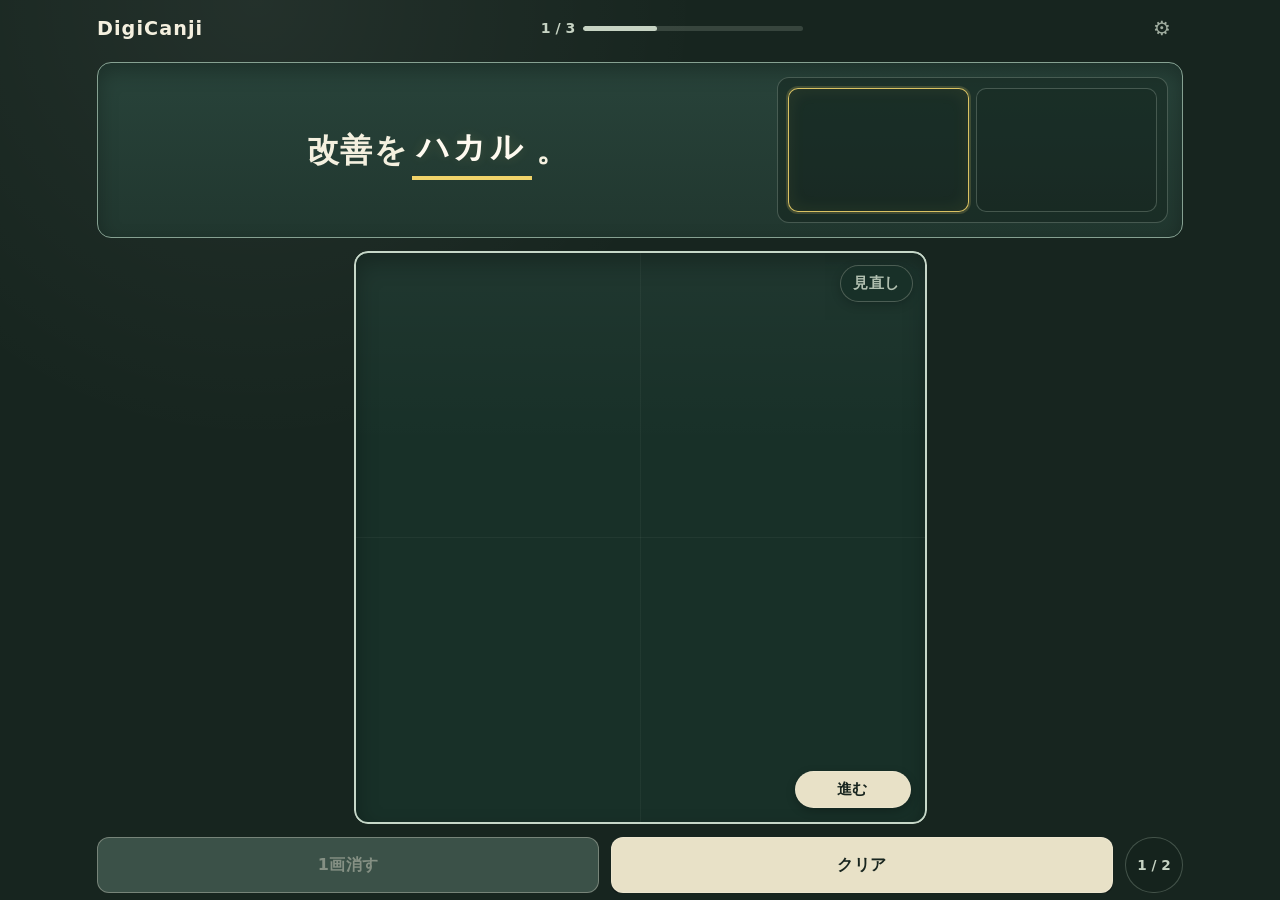
==== source/index.html @ a0510f53 "Add files via upload" ====
<!doctype html>
<html lang="ja">
  <head>
    <meta charset="utf-8" />
    <meta
      name="viewport"
      content="width=device-width, initial-scale=1, maximum-scale=1, user-scalable=no, viewport-fit=cover"
    />
    <meta name="theme-color" content="#17251f" />
    <title>DigiCanji</title>
    <link rel="stylesheet" href="./styles.css" />
    <script id="digicanji-quiz-data" type="application/json">
{
  "quizId": "digicanji-demo-v1",
  "title": "DigiCanji",
  "questions": [
    {"front":"改善を","prompt":"ハカル","back":"。","answer":"図る。","explanation":"しようと考えること"},
    {"front":"","prompt":"アツイ","back":"本を読む。","answer":"厚い","explanation":"物を横から見たときの幅がある"},
    {"front":"選手の","prompt":"コウタイ","back":"を知らせる。","answer":"交代","explanation":"人の役割などを入れ替えること"}
  ]
}
    </script>
    <script src="./stroke-counts.js" defer></script>
    <script src="./app.js" defer></script>
  </head>
  <body>
    <main id="app" class="app" data-layout="horizontal" data-handedness="right" aria-labelledby="app-title">
      <header class="app-header">
        <h1 id="app-title" class="app-title">DigiCanji</h1>
        <div class="progress-wrap" aria-live="polite">
          <span id="progress-text" class="progress-text">1 / 1</span>
          <span class="progress-track" aria-hidden="true"><span id="progress-bar" class="progress-bar"></span></span>
        </div>
        <button id="settings-button" class="icon-button settings-button" type="button" aria-label="設定を開く" title="設定">⚙</button>
      </header>

      <div id="screen-shell" class="screen-shell">
        <section id="learning-screen" class="learning-screen">
        <section class="question-answer-panel" aria-label="問題文と認識結果">
          <p id="question-text" class="question-text" aria-live="polite"></p>
          <output id="recognized-text" class="result-box" aria-live="polite"></output>
        </section>

        <section class="pad-stage" aria-label="手書き入力">
          <canvas id="handwriting-pad" aria-label="手書き入力パッド"></canvas>

          <div class="review-control">
            <button id="review-button" class="pad-overlay-button review-button" type="button" aria-expanded="false" aria-controls="review-menu">
              見直し
            </button>
            <div id="review-menu" class="review-menu" hidden></div>
          </div>

          <button id="advance-button" class="pad-overlay-button advance-button" type="button">進む</button>
        </section>

        <nav class="actions" aria-label="操作盤">
          <button id="undo-button" class="action-button secondary-button" type="button" aria-keyshortcuts="Z" disabled>1画消す</button>
          <button id="clear-button" class="action-button primary-button" type="button">クリア</button>
          <div id="slot-position" class="slot-position" aria-live="polite" aria-label="現在の文字枠">1 / 1</div>
        </nav>
      </section>

      <section id="result-screen" class="result-screen" hidden aria-labelledby="result-title">
        <header class="result-header">
          <p class="result-kicker">今回の結果</p>
          <h2 id="result-title" class="result-title">答え合わせ</h2>
        </header>
        <ol id="result-list" class="result-list"></ol>
        <div id="score-summary" class="score-summary" aria-live="polite"></div>
        <button id="retry-button" class="retry-button" type="button" hidden>もっと</button>
      </section>
      </div>
    </main>

    <div id="settings-overlay" class="overlay" hidden>
      <section class="settings-dialog dialog-card" role="dialog" aria-modal="true" aria-labelledby="settings-title">
        <header class="dialog-header">
          <h2 id="settings-title">設定</h2>
          <button id="settings-close-button" class="dialog-close" type="button" aria-label="設定を閉じる">×</button>
        </header>

        <div class="settings-group">
          <label class="settings-label" for="layout-select">画面レイアウト</label>
          <select id="layout-select" class="settings-select">
            <option value="horizontal">横書き</option>
            <option value="vertical-wide">縦書き・ワイド</option>
            <option value="vertical-portable">縦書き・ポータブル</option>
          </select>
          <p class="settings-note">ポータブルはスマートフォンを横に持って使えるよう、画面全体を90度回転して表示します。</p>
        </div>

        <div class="settings-group">
          <span class="settings-label">利き手</span>
          <div class="segmented-control" role="radiogroup" aria-label="利き手">
            <label><input type="radio" name="handedness" value="right" checked />右利き</label>
            <label><input type="radio" name="handedness" value="left" />左利き</label>
          </div>
        </div>

        <div class="settings-group danger-zone">
          <button id="clear-stats-button" class="text-button" type="button">学習記録を消去</button>
        </div>
      </section>
    </div>

    <div id="explanation-overlay" class="overlay" hidden>
      <section class="explanation-dialog dialog-card" role="dialog" aria-modal="true" aria-labelledby="explanation-title">
        <p class="explanation-kicker">解説</p>
        <h2 id="explanation-title" class="explanation-answer"></h2>
        <p id="explanation-text" class="explanation-text"></p>
        <p class="explanation-close-hint">クリックして閉じる</p>
      </section>
    </div>

    <noscript>このアプリの利用にはJavaScriptが必要です。</noscript>
  </body>
</html>
---- source/styles.css ----
:root {
  color-scheme: dark;
  --bg: #17251f;
  --panel: #21372f;
  --panel-strong: #183028;
  --panel-soft: #29483c;
  --ink: #f4f0df;
  --muted: #c6d3c3;
  --line: #86a192;
  --line-soft: rgba(198, 215, 200, 0.26);
  --line-strong: #c6d7c8;
  --focus: #f0d36a;
  --accent: #f0d36a;
  --button: #e8e1c7;
  --button-ink: #18251f;
  --button-secondary: #2b463b;
  --button-secondary-ink: #f4f0df;
  --button-disabled: #3b5148;
  --correct: #b8e4be;
  --incorrect: #efb1aa;
  --shadow: rgba(0, 0, 0, 0.28);
  --radius: clamp(9px, 1.6vw, 14px);
}

* {
  box-sizing: border-box;
  -webkit-tap-highlight-color: transparent;
}

html,
body {
  width: 100%;
  height: 100%;
  min-height: 100%;
  overflow: hidden;
  overscroll-behavior: none;
}

html {
  touch-action: manipulation;
  -webkit-text-size-adjust: 100%;
}

body {
  margin: 0;
  min-width: 0;
  background:
    radial-gradient(circle at 20% 0%, rgba(255, 255, 255, 0.055), transparent 28rem),
    var(--bg);
  color: var(--ink);
  font-family:
    "BIZ UDPGothic",
    "Yu Gothic UI",
    "Meiryo",
    system-ui,
    -apple-system,
    BlinkMacSystemFont,
    "Segoe UI",
    sans-serif;
  user-select: none;
  -webkit-user-select: none;
  -webkit-touch-callout: none;
}

button,
canvas,
output,
select,
textarea,
input {
  font: inherit;
}

button,
select,
input[type="file"] {
  touch-action: manipulation;
}

button {
  color: inherit;
}

[hidden] {
  display: none !important;
}

.app {
  width: min(100vw, 1100px);
  height: 100vh;
  height: 100dvh;
  max-height: 100dvh;
  min-width: 0;
  margin: 0 auto;
  padding:
    max(7px, env(safe-area-inset-top))
    max(7px, env(safe-area-inset-right))
    max(7px, env(safe-area-inset-bottom))
    max(7px, env(safe-area-inset-left));
  display: grid;
  grid-template-rows: auto minmax(0, 1fr);
  gap: clamp(7px, 1.3vw, 13px);
  overflow: hidden;
}

.app-header {
  min-width: 0;
  display: grid;
  grid-template-columns: auto minmax(100px, 1fr) auto;
  align-items: center;
  gap: clamp(8px, 1.5vw, 16px);
}

.app-title {
  margin: 0;
  color: var(--ink);
  font-size: clamp(0.95rem, 2vw, 1.2rem);
  font-weight: 850;
  letter-spacing: 0.055em;
}

.progress-wrap {
  min-width: 0;
  display: grid;
  grid-template-columns: auto minmax(60px, 220px);
  justify-content: center;
  align-items: center;
  gap: 8px;
}

.progress-text {
  color: var(--muted);
  font-size: clamp(0.72rem, 1.8vw, 0.88rem);
  font-weight: 800;
  white-space: nowrap;
}

.progress-track {
  height: 5px;
  overflow: hidden;
  border-radius: 999px;
  background: rgba(198, 215, 200, 0.18);
}

.progress-bar {
  width: 0;
  height: 100%;
  display: block;
  border-radius: inherit;
  background: var(--muted);
  transition: width 180ms ease;
}

.icon-button {
  width: clamp(34px, 5vw, 42px);
  height: clamp(34px, 5vw, 42px);
  padding: 0;
  display: grid;
  place-items: center;
  border: 1px solid transparent;
  border-radius: 50%;
  background: transparent;
  color: var(--muted);
  font-size: clamp(1rem, 2.8vw, 1.25rem);
  cursor: pointer;
  opacity: 0.78;
  transition: background 130ms ease, border-color 130ms ease, opacity 130ms ease, transform 130ms ease;
}

.icon-button:hover,
.icon-button:focus-visible {
  border-color: var(--line-soft);
  background: rgba(198, 215, 200, 0.08);
  opacity: 1;
  transform: rotate(12deg);
}

.screen-shell {
  position: relative;
  min-width: 0;
  min-height: 0;
  overflow: hidden;
}

.learning-screen {
  width: 100%;
  height: 100%;
  min-width: 0;
  min-height: 0;
  display: grid;
  grid-template-rows: auto minmax(0, 1fr) auto;
  gap: clamp(7px, 1.3vw, 13px);
}

.question-answer-panel,
.pad-stage,
.actions {
  min-width: 0;
  min-height: 0;
}

.question-answer-panel {
  height: clamp(102px, 20dvh, 176px);
  padding: clamp(8px, 1.6vw, 14px);
  display: grid;
  grid-template-columns: minmax(0, 1.25fr) minmax(150px, 0.75fr);
  align-items: stretch;
  gap: clamp(7px, 1.3vw, 12px);
  overflow: hidden;
  border: 1.5px solid var(--line);
  border-radius: var(--radius);
  background: linear-gradient(180deg, #28433a, var(--panel));
  box-shadow: 0 8px 20px var(--shadow) inset;
}

.question-text {
  min-width: 0;
  min-height: 0;
  margin: 0;
  padding: 0 clamp(3px, 0.8vw, 8px);
  display: flex;
  align-items: center;
  justify-content: center;
  flex-wrap: wrap;
  align-content: center;
  overflow: hidden;
  color: var(--ink);
  font-size: clamp(1.12rem, 4.1vmin, 2rem);
  font-weight: 700;
  line-height: 1.65;
  letter-spacing: 0.035em;
  text-align: center;
}

.question-part {
  white-space: pre-wrap;
}

.question-prompt {
  position: relative;
  margin: 0 0.12em;
  padding: 0.03em 0.16em 0.08em;
  border-bottom: 0.13em solid var(--accent);
  color: #fffaf0;
  font-family: "BIZ UDPMincho", "Yu Mincho", "Hiragino Mincho ProN", serif;
  font-weight: 900;
  letter-spacing: 0.12em;
  text-shadow: 0 0 12px rgba(240, 211, 106, 0.14);
}

.result-box {
  position: relative;
  min-width: 0;
  min-height: 0;
  padding: clamp(6px, 1.1vw, 10px);
  display: grid;
  place-items: center;
  overflow: hidden;
  border: 1px solid var(--line-soft);
  border-radius: calc(var(--radius) - 2px);
  background: rgba(18, 34, 28, 0.45);
}

.slot-grid {
  --slot-count: 1;
  width: 100%;
  height: 100%;
  display: grid;
  grid-template-columns: repeat(var(--slot-count), minmax(0, 1fr));
  gap: clamp(3px, 0.7vw, 7px);
}

.character-slot {
  position: relative;
  min-width: 0;
  min-height: 0;
  display: grid;
  place-items: center;
  overflow: hidden;
  border: 1px solid var(--line-soft);
  border-radius: clamp(6px, 1vw, 10px);
  background: rgba(18, 34, 28, 0.22);
  color: var(--ink);
  font-size: clamp(1.45rem, 8vmin, 4.4rem);
  font-weight: 850;
  line-height: 1;
}

.character-slot.is-active {
  border-color: rgba(240, 211, 106, 0.9);
  box-shadow:
    0 0 0 2px rgba(240, 211, 106, 0.17),
    0 0 18px rgba(240, 211, 106, 0.08) inset;
}

.slot-message {
  padding: 0 0.2em;
  color: var(--muted);
  font-size: clamp(0.58rem, 1.8vmin, 0.82rem);
  font-weight: 800;
  line-height: 1.2;
  text-align: center;
}

.character-slot[data-busy="true"]::after {
  content: "認識中";
  position: absolute;
  top: clamp(3px, 0.7vw, 7px);
  right: clamp(4px, 0.8vw, 8px);
  z-index: 2;
  padding: 3px 6px;
  border: 1px solid rgba(244, 240, 223, 0.22);
  border-radius: 999px;
  background: rgba(18, 34, 28, 0.8);
  color: var(--muted);
  font-size: clamp(0.5rem, 1.4vmin, 0.68rem);
  font-weight: 750;
  line-height: 1;
}

.pad-stage {
  position: relative;
  display: grid;
  place-items: stretch;
  overflow: hidden;
  border-radius: var(--radius);
}

#handwriting-pad {
  width: 100%;
  height: 100%;
  min-height: 0;
  display: block;
  border: 2px solid var(--line-strong);
  border-radius: var(--radius);
  background:
    linear-gradient(180deg, rgba(255, 255, 255, 0.035), transparent 34%),
    linear-gradient(90deg, transparent 49.85%, rgba(198, 215, 200, 0.055) 50%, transparent 50.15%),
    linear-gradient(transparent 49.85%, rgba(198, 215, 200, 0.055) 50%, transparent 50.15%),
    var(--panel-strong);
  box-shadow:
    0 0 0 1px rgba(0, 0, 0, 0.18),
    0 10px 22px var(--shadow) inset;
  cursor: crosshair;
  touch-action: none;
  user-select: none;
  -webkit-user-select: none;
  -webkit-touch-callout: none;
}

.review-control {
  position: absolute;
  top: clamp(8px, 1.4vw, 14px);
  right: clamp(8px, 1.4vw, 14px);
  z-index: 5;
}

.pad-overlay-button {
  min-width: 64px;
  min-height: 36px;
  padding: 7px 12px;
  border: 1px solid rgba(244, 240, 223, 0.27);
  border-radius: 999px;
  box-shadow: 0 3px 10px rgba(0, 0, 0, 0.24);
  font-size: clamp(0.78rem, 1.8vw, 0.95rem);
  font-weight: 850;
  letter-spacing: 0.03em;
  cursor: pointer;
}

.review-button {
  background: rgba(25, 48, 40, 0.88);
  color: var(--muted);
  opacity: 0.88;
}

.review-button:hover,
.review-button:focus-visible {
  color: var(--ink);
  opacity: 1;
}

.advance-button {
  position: absolute;
  right: clamp(9px, 1.5vw, 16px);
  bottom: clamp(9px, 1.5vw, 16px);
  z-index: 4;
  min-width: clamp(78px, 13vw, 116px);
  background: var(--button);
  color: var(--button-ink);
}

.advance-button.is-final-answer {
  border: 2px solid rgba(255, 250, 224, 0.96);
  background: var(--accent);
  color: #15221c;
  font-size: clamp(0.9rem, 2vw, 1.08rem);
  font-weight: 950;
  box-shadow:
    0 0 0 3px rgba(240, 211, 106, 0.18),
    0 0 22px rgba(240, 211, 106, 0.28),
    0 3px 10px rgba(0, 0, 0, 0.28);
  animation: final-answer-in 360ms ease-out both;
}

@keyframes final-answer-in {
  from {
    transform: scale(0.93);
    filter: brightness(1.18);
  }
  to {
    transform: scale(1);
    filter: brightness(1);
  }
}

.review-menu {
  position: absolute;
  top: calc(100% + 7px);
  right: 0;
  width: min(210px, 58vw);
  max-height: min(52dvh, 310px);
  padding: 6px;
  display: grid;
  gap: 4px;
  overflow: auto;
  border: 1px solid var(--line);
  border-radius: 12px;
  background: rgba(24, 48, 40, 0.98);
  box-shadow: 0 12px 28px rgba(0, 0, 0, 0.34);
}

.review-item {
  width: 100%;
  min-height: 38px;
  padding: 7px 9px;
  display: grid;
  grid-template-columns: auto minmax(0, 1fr) auto;
  align-items: center;
  gap: 8px;
  border: 1px solid transparent;
  border-radius: 8px;
  background: transparent;
  color: var(--ink);
  text-align: left;
  cursor: pointer;
}

.review-item:hover,
.review-item:focus-visible,
.review-item.is-current {
  border-color: var(--line-soft);
  background: rgba(198, 215, 200, 0.08);
}

.review-number,
.review-status {
  color: var(--muted);
  font-size: 0.78rem;
  font-weight: 850;
}

.review-preview {
  overflow: hidden;
  font-size: 0.82rem;
  font-weight: 700;
  text-overflow: ellipsis;
  white-space: nowrap;
}

.actions {
  display: grid;
  grid-template-columns: minmax(0, 1fr) minmax(0, 1fr) auto;
  gap: clamp(6px, 1.2vw, 12px);
  align-items: stretch;
}

.action-button,
.settings-action,
.retry-button {
  min-height: clamp(42px, 7dvh, 56px);
  border: 1.5px solid rgba(244, 240, 223, 0.32);
  border-radius: 12px;
  font-size: clamp(0.88rem, 2vw, 1rem);
  font-weight: 850;
  letter-spacing: 0.025em;
  cursor: pointer;
  box-shadow: 0 2px 0 rgba(0, 0, 0, 0.28);
}

.primary-button {
  background: var(--button);
  color: var(--button-ink);
}

.secondary-button {
  background: var(--button-secondary);
  color: var(--button-secondary-ink);
}

.slot-nav-button {
  font-size: clamp(1.05rem, 3vw, 1.35rem);
}

.slot-position {
  min-width: 58px;
  padding: 0 10px;
  display: grid;
  place-items: center;
  border: 1px solid var(--line-soft);
  border-radius: 999px;
  background: rgba(18, 34, 28, 0.28);
  color: var(--muted);
  font-size: clamp(0.72rem, 1.7vw, 0.85rem);
  font-weight: 850;
  white-space: nowrap;
}

button:active:not(:disabled) {
  transform: translateY(1px);
  box-shadow: 0 1px 0 rgba(0, 0, 0, 0.28);
}

button:disabled {
  background: var(--button-disabled);
  color: rgba(244, 240, 223, 0.4);
  cursor: not-allowed;
  box-shadow: none;
}

button:focus-visible,
select:focus-visible,
textarea:focus-visible,
input:focus-visible,
#handwriting-pad:focus-visible,
.result-row:focus-visible {
  outline: 3px solid var(--focus);
  outline-offset: 3px;
}


.app[data-layout="horizontal"][data-handedness="left"] .review-control {
  right: auto;
  left: clamp(8px, 1.4vw, 14px);
}

.app[data-layout="horizontal"][data-handedness="left"] .review-menu {
  right: auto;
  left: 0;
}

.app[data-layout="horizontal"][data-handedness="left"] .advance-button {
  right: auto;
  left: clamp(9px, 1.5vw, 16px);
}

/* 縦書きワイド／ポータブルの論理レイアウト */
.app[data-layout="vertical-wide"],
.app[data-layout="vertical-portable"] {
  width: 100vw;
}

.app[data-layout="vertical-wide"] .learning-screen,
.app[data-layout="vertical-portable"] .learning-screen {
  grid-template-rows: minmax(0, 1fr);
  grid-template-columns: minmax(210px, 0.92fr) minmax(280px, 1.42fr) minmax(108px, 0.5fr);
  grid-template-areas: "question pad actions";
}

.app[data-layout="vertical-wide"][data-handedness="left"] .learning-screen,
.app[data-layout="vertical-portable"][data-handedness="left"] .learning-screen {
  grid-template-columns: minmax(108px, 0.5fr) minmax(280px, 1.42fr) minmax(210px, 0.92fr);
  grid-template-areas: "actions pad question";
}

.app[data-layout="vertical-wide"] .question-answer-panel,
.app[data-layout="vertical-portable"] .question-answer-panel {
  grid-area: question;
  height: auto;
  grid-template-columns: minmax(82px, 0.42fr) minmax(0, 1fr);
  grid-template-rows: minmax(0, 1fr);
  grid-template-areas: "answer questionText";
}

.app[data-layout="vertical-wide"][data-handedness="left"] .question-answer-panel,
.app[data-layout="vertical-portable"][data-handedness="left"] .question-answer-panel {
  grid-template-columns: minmax(0, 1fr) minmax(82px, 0.42fr);
  grid-template-areas: "questionText answer";
}

.app[data-layout="vertical-wide"] .question-text,
.app[data-layout="vertical-portable"] .question-text {
  grid-area: questionText;
  display: block;
  writing-mode: vertical-rl;
  text-orientation: upright;
  white-space: nowrap;
  word-break: keep-all;
  line-break: strict;
  place-self: center;
  max-width: 100%;
  max-height: 100%;
  font-size: clamp(1rem, 3vmin, 1.66rem);
  line-height: 1.72;
}

.app[data-layout="vertical-wide"] .question-part,
.app[data-layout="vertical-portable"] .question-part {
  white-space: nowrap;
}

.app[data-layout="vertical-wide"] .question-prompt,
.app[data-layout="vertical-portable"] .question-prompt {
  margin: 0.12em 0;
  padding: 0.14em 0.07em;
  border-bottom: 0;
  border-right: 0.13em solid var(--accent);
}

.app[data-layout="vertical-wide"] .result-box,
.app[data-layout="vertical-portable"] .result-box {
  grid-area: answer;
  min-width: 76px;
  min-height: 0;
}

.app[data-layout="vertical-wide"] .slot-grid,
.app[data-layout="vertical-portable"] .slot-grid {
  grid-template-columns: minmax(0, 1fr);
  grid-template-rows: repeat(var(--slot-count), minmax(0, 1fr));
}

.app[data-layout="vertical-wide"] .character-slot,
.app[data-layout="vertical-portable"] .character-slot {
  font-size: clamp(1.4rem, 5.6vmin, 4rem);
}

.app[data-layout="vertical-wide"] .pad-stage,
.app[data-layout="vertical-portable"] .pad-stage {
  grid-area: pad;
}

.app[data-layout="vertical-wide"] .actions,
.app[data-layout="vertical-portable"] .actions {
  grid-area: actions;
  grid-template-columns: minmax(0, 1fr);
  grid-template-rows: repeat(2, minmax(0, 1fr)) auto;
  align-content: stretch;
}

.app[data-layout="vertical-wide"] .action-button,
.app[data-layout="vertical-portable"] .action-button,
.app[data-layout="vertical-wide"] .pad-overlay-button,
.app[data-layout="vertical-portable"] .pad-overlay-button {
  writing-mode: vertical-rl;
  text-orientation: upright;
  letter-spacing: 0.08em;
}

.app[data-layout="vertical-wide"] .slot-position,
.app[data-layout="vertical-portable"] .slot-position {
  min-width: 0;
  min-height: 52px;
  padding: 8px 4px;
  writing-mode: vertical-rl;
  text-orientation: mixed;
}

/* 右利き：進むは左下、見直しは右下。 */
.app[data-layout="vertical-wide"] .review-control,
.app[data-layout="vertical-portable"] .review-control {
  top: auto;
  right: clamp(9px, 1.5vw, 16px);
  bottom: clamp(9px, 1.5vw, 16px);
  left: auto;
}

.app[data-layout="vertical-wide"] .advance-button,
.app[data-layout="vertical-portable"] .advance-button {
  right: auto;
  left: clamp(9px, 1.5vw, 16px);
  bottom: clamp(9px, 1.5vw, 16px);
}

/* 左利きでは左右を反転。 */
.app[data-layout="vertical-wide"][data-handedness="left"] .review-control,
.app[data-layout="vertical-portable"][data-handedness="left"] .review-control {
  right: auto;
  left: clamp(9px, 1.5vw, 16px);
}

.app[data-layout="vertical-wide"][data-handedness="left"] .advance-button,
.app[data-layout="vertical-portable"][data-handedness="left"] .advance-button {
  right: clamp(9px, 1.5vw, 16px);
  left: auto;
}

.app[data-layout="vertical-wide"] .review-menu,
.app[data-layout="vertical-portable"] .review-menu {
  top: auto;
  right: 0;
  bottom: calc(100% + 7px);
  width: min(68vw, calc(var(--review-count, 10) * 58px + 14px));
  height: min(48dvh, 320px);
  max-height: none;
  display: flex;
  flex-direction: row-reverse;
  align-items: stretch;
  overflow-x: auto;
  overflow-y: hidden;
}

.app[data-layout="vertical-wide"][data-handedness="left"] .review-menu,
.app[data-layout="vertical-portable"][data-handedness="left"] .review-menu {
  right: auto;
  left: 0;
  flex-direction: row;
}

.app[data-layout="vertical-wide"] .review-item,
.app[data-layout="vertical-portable"] .review-item {
  flex: 0 0 clamp(44px, 5.4vw, 58px);
  width: auto;
  min-width: 44px;
  min-height: 0;
  height: 100%;
  padding: 8px 6px;
  grid-template-columns: minmax(0, 1fr);
  grid-template-rows: auto minmax(0, 1fr) auto;
  justify-items: center;
  writing-mode: vertical-rl;
  text-orientation: upright;
  text-align: start;
}

.app[data-layout="vertical-wide"] .review-preview,
.app[data-layout="vertical-portable"] .review-preview {
  max-height: 100%;
  text-overflow: ellipsis;
  white-space: nowrap;
}

/* ポータブルは論理上のワイド画面全体を回転する。 */
.app[data-layout="vertical-portable"][data-portable-rotated="true"] .learning-screen,
.app[data-layout="vertical-portable"][data-portable-rotated="true"] .result-screen {
  position: absolute;
  top: 50%;
  left: 50%;
  transform: translate(-50%, -50%) rotate(90deg);
  transform-origin: center center;
}

/* 結果 */
.result-screen {
  min-width: 0;
  min-height: 0;
  height: 100%;
  display: grid;
  grid-template-rows: auto minmax(0, 1fr) auto auto;
  gap: clamp(8px, 1.5vw, 15px);
  overflow: hidden;
}

.result-header {
  text-align: center;
}

.result-kicker,
.explanation-kicker {
  margin: 0 0 3px;
  color: var(--muted);
  font-size: clamp(0.7rem, 1.8vw, 0.86rem);
  font-weight: 850;
  letter-spacing: 0.08em;
}

.result-title {
  margin: 0;
  font-size: clamp(1.4rem, 4vw, 2.3rem);
}

.result-list {
  min-height: 0;
  margin: 0;
  padding: 2px clamp(2px, 1vw, 8px) 12px;
  display: grid;
  align-content: start;
  gap: 7px;
  overflow: auto;
  list-style: none;
  counter-reset: result-item;
}

.result-row {
  counter-increment: result-item;
  width: 100%;
  min-height: 50px;
  padding: clamp(9px, 1.4vw, 13px);
  display: grid;
  grid-template-columns: auto minmax(0, 1fr) auto;
  align-items: center;
  gap: clamp(8px, 1.5vw, 14px);
  border: 1px solid var(--line-soft);
  border-radius: 11px;
  background: linear-gradient(180deg, rgba(42, 70, 59, 0.8), rgba(31, 55, 46, 0.88));
  color: var(--ink);
  text-align: left;
  cursor: pointer;
  opacity: 0;
  transform: translateY(8px);
  transition: opacity 220ms ease, transform 220ms ease, border-color 130ms ease, background 130ms ease;
}

.result-row.is-visible {
  opacity: 1;
  transform: translateY(0);
}

.result-row:hover,
.result-row:focus-visible {
  border-color: var(--line);
  background: linear-gradient(180deg, rgba(49, 82, 68, 0.9), rgba(34, 62, 51, 0.96));
}

.result-row::before {
  content: counter(result-item) ".";
  color: var(--muted);
  font-size: 0.8rem;
  font-weight: 850;
}

.result-sentence {
  min-width: 0;
  font-size: clamp(0.92rem, 2.4vw, 1.18rem);
  font-weight: 750;
  line-height: 1.55;
}

.result-answer-part {
  min-width: 2.8em;
  margin: 0 0.1em;
  padding: 0.02em 0.16em 0.08em;
  border-bottom: 3px solid var(--accent);
  border-radius: 4px 4px 0 0;
  background: rgba(240, 211, 106, 0.12);
  color: #fffdf3;
  font-size: 1.1em;
  font-weight: 950;
  text-shadow: 0 0 12px rgba(240, 211, 106, 0.12);
}

.result-answer-part.is-unanswered {
  display: inline-block;
  background: transparent;
  color: transparent;
}

.result-judgement {
  width: clamp(30px, 5vw, 42px);
  height: clamp(30px, 5vw, 42px);
  display: grid;
  place-items: center;
  border-radius: 50%;
  font-family: "Yu Mincho", serif;
  font-size: clamp(1.3rem, 4vw, 2rem);
  font-weight: 900;
  opacity: 0;
  transform: scale(0.45) rotate(-12deg);
}

.result-row.is-judged .result-judgement {
  animation: judgement-in 360ms cubic-bezier(0.2, 1.3, 0.4, 1) forwards;
}

.result-row.is-correct .result-judgement {
  color: var(--correct);
  border: 2px solid currentColor;
}

.result-row.is-incorrect .result-judgement {
  color: var(--incorrect);
}

@keyframes judgement-in {
  to {
    opacity: 1;
    transform: scale(1) rotate(0);
  }
}

.score-summary {
  min-height: 54px;
  display: flex;
  align-items: baseline;
  justify-content: center;
  gap: 0.45em;
  color: var(--muted);
  font-size: clamp(0.85rem, 2vw, 1rem);
  font-weight: 800;
  opacity: 0;
  transform: translateY(8px);
}

.score-summary.is-visible {
  animation: score-in 430ms ease forwards;
}

.score-number {
  color: var(--ink);
  font-size: clamp(2rem, 8vw, 4.6rem);
  font-weight: 950;
  line-height: 1;
  text-shadow: 0 0 24px rgba(240, 211, 106, 0.16);
}

.score-number.is-perfect {
  animation: perfect-pulse 700ms ease 1;
}

@keyframes score-in {
  to {
    opacity: 1;
    transform: translateY(0);
  }
}

@keyframes perfect-pulse {
  50% { transform: scale(1.14); }
}

.retry-button {
  width: min(320px, 80vw);
  justify-self: center;
  background: var(--button);
  color: var(--button-ink);
}


/* 縦書きモードの答え合わせ：1問目を右端に置く。 */
.app[data-layout="vertical-wide"] .result-list,
.app[data-layout="vertical-portable"] .result-list {
  display: flex;
  flex-direction: row-reverse;
  align-items: stretch;
  gap: clamp(6px, 0.9vw, 10px);
  overflow-x: auto;
  overflow-y: hidden;
  padding: 4px 4px 10px;
}

.app[data-layout="vertical-wide"] .result-row,
.app[data-layout="vertical-portable"] .result-row {
  flex: 0 0 clamp(72px, 8.2vw, 104px);
  width: auto;
  height: 100%;
  min-height: 0;
  padding: clamp(7px, 1vw, 11px);
  grid-template-columns: minmax(0, 1fr);
  grid-template-rows: auto minmax(0, 1fr) auto;
  justify-items: center;
  align-items: center;
  gap: 7px;
  text-align: start;
}

.app[data-layout="vertical-wide"] .result-row::before,
.app[data-layout="vertical-portable"] .result-row::before {
  writing-mode: vertical-rl;
  text-orientation: upright;
}

.app[data-layout="vertical-wide"] .result-sentence,
.app[data-layout="vertical-portable"] .result-sentence {
  min-width: 0;
  min-height: 0;
  overflow: hidden;
  writing-mode: vertical-rl;
  text-orientation: upright;
  white-space: nowrap;
  word-break: keep-all;
  line-break: strict;
  font-size: clamp(0.86rem, 2.2vmin, 1.08rem);
  line-height: 1.5;
}

.app[data-layout="vertical-wide"] .result-answer-part,
.app[data-layout="vertical-portable"] .result-answer-part {
  min-width: 0;
  min-height: 2.8em;
  margin: 0.1em 0;
  padding: 0.16em 0.04em 0.16em 0.1em;
  border-right: 3px solid var(--accent);
  border-bottom: 0;
  border-radius: 0 4px 4px 0;
}

.app[data-layout="vertical-wide"] .result-answer-part.is-unanswered,
.app[data-layout="vertical-portable"] .result-answer-part.is-unanswered {
  display: inline-block;
}

.app[data-layout="vertical-wide"] .result-judgement,
.app[data-layout="vertical-portable"] .result-judgement {
  width: clamp(28px, 4vw, 40px);
  height: clamp(28px, 4vw, 40px);
}

/* オーバーレイ */
.overlay {
  position: fixed;
  inset: 0;
  z-index: 100;
  padding: max(14px, env(safe-area-inset-top)) max(14px, env(safe-area-inset-right)) max(14px, env(safe-area-inset-bottom)) max(14px, env(safe-area-inset-left));
  display: grid;
  place-items: center;
  overflow: auto;
  background: rgba(8, 17, 14, 0.74);
  backdrop-filter: blur(5px);
}

.dialog-card {
  width: min(640px, 96vw);
  max-height: min(88dvh, 760px);
  overflow: auto;
  border: 1px solid var(--line);
  border-radius: 16px;
  background: linear-gradient(180deg, #29473c, #1f372e);
  box-shadow: 0 20px 60px rgba(0, 0, 0, 0.44);
}

.settings-dialog {
  padding: clamp(15px, 3vw, 26px);
}

.dialog-header {
  display: flex;
  align-items: center;
  justify-content: space-between;
  gap: 12px;
}

.dialog-header h2 {
  margin: 0;
  font-size: clamp(1.25rem, 3vw, 1.7rem);
}

.dialog-close {
  width: 38px;
  height: 38px;
  padding: 0;
  display: grid;
  place-items: center;
  border: 1px solid var(--line-soft);
  border-radius: 50%;
  background: transparent;
  color: var(--muted);
  font-size: 1.35rem;
  cursor: pointer;
}

.settings-group {
  margin-top: 18px;
  padding-top: 16px;
  border-top: 1px solid var(--line-soft);
}

.settings-label {
  display: block;
  margin-bottom: 7px;
  color: var(--ink);
  font-size: 0.91rem;
  font-weight: 850;
}

.sub-label {
  margin-top: 12px;
  color: var(--muted);
  font-size: 0.8rem;
}

.settings-select {
  width: 100%;
  border: 1px solid var(--line);
  border-radius: 9px;
  background: rgba(15, 31, 25, 0.78);
  color: var(--ink);
}

.settings-select {
  min-height: 43px;
  padding: 8px 10px;
}


.settings-note {
  margin: 7px 0 0;
  color: var(--muted);
  font-size: 0.76rem;
  line-height: 1.5;
}

.segmented-control {
  display: grid;
  grid-template-columns: repeat(2, minmax(0, 1fr));
  gap: 7px;
}

.segmented-control label {
  min-height: 42px;
  display: flex;
  align-items: center;
  justify-content: center;
  gap: 7px;
  border: 1px solid var(--line-soft);
  border-radius: 9px;
  background: rgba(15, 31, 25, 0.48);
  cursor: pointer;
}


.danger-zone {
  text-align: right;
}

.text-button {
  border: 0;
  background: transparent;
  color: var(--incorrect);
  font-size: 0.8rem;
  text-decoration: underline;
  cursor: pointer;
}

.explanation-dialog {
  padding: clamp(22px, 5vw, 42px);
  cursor: pointer;
}

.explanation-answer {
  margin: 0 0 16px;
  padding-bottom: 10px;
  border-bottom: 2px solid var(--accent);
  font-size: clamp(1.35rem, 4vw, 2.2rem);
}

.explanation-text {
  margin: 0;
  font-size: clamp(1rem, 2.5vw, 1.25rem);
  line-height: 1.8;
  user-select: text;
  -webkit-user-select: text;
}

.explanation-close-hint {
  margin: 24px 0 0;
  color: var(--muted);
  font-size: 0.74rem;
  text-align: center;
}

.visually-hidden {
  position: absolute;
  width: 1px;
  height: 1px;
  padding: 0;
  margin: -1px;
  overflow: hidden;
  clip: rect(0, 0, 0, 0);
  white-space: nowrap;
  border: 0;
}

@media (max-width: 620px) {
  .app {
    gap: 6px;
  }

  .app-title {
    font-size: 0.9rem;
  }

  .progress-wrap {
    grid-template-columns: auto minmax(54px, 120px);
  }

  .question-answer-panel {
    height: clamp(94px, 19dvh, 132px);
    grid-template-columns: minmax(0, 1.15fr) minmax(118px, 0.85fr);
    padding: 6px;
    gap: 6px;
  }

  .question-text {
    font-size: clamp(0.96rem, 4.5vmin, 1.25rem);
    line-height: 1.52;
  }

  .character-slot {
    font-size: clamp(1.25rem, 8vmin, 3rem);
  }

  .actions {
    grid-template-columns: minmax(0, 1fr) minmax(0, 1fr) auto;
    gap: 5px;
  }

  .action-button {
    min-height: 42px;
  }
}

@media (max-height: 520px) and (orientation: landscape) {
  .app {
    gap: 5px;
    padding: 5px max(5px, env(safe-area-inset-right)) 5px max(5px, env(safe-area-inset-left));
  }

  .app-header {
    min-height: 30px;
  }

  .learning-screen {
    gap: 5px;
  }

  .question-answer-panel {
    height: 76px;
    padding: 5px;
  }

  .question-text {
    font-size: clamp(0.82rem, 3.6vmin, 1.05rem);
  }

  .action-button {
    min-height: 36px;
  }

  .pad-overlay-button {
    min-height: 31px;
    padding: 5px 9px;
  }

  .app[data-layout="vertical-wide"] .learning-screen {
    grid-template-columns: minmax(150px, 0.85fr) minmax(230px, 1.45fr) minmax(96px, 0.5fr);
  }

  .app[data-layout="vertical-wide"][data-handedness="left"] .learning-screen {
    grid-template-columns: minmax(96px, 0.5fr) minmax(230px, 1.45fr) minmax(150px, 0.85fr);
  }

  .app[data-layout="vertical-portable"] .learning-screen {
    grid-template-columns: minmax(150px, 0.85fr) minmax(210px, 1.45fr) minmax(88px, 0.48fr);
  }

  .app[data-layout="vertical-portable"][data-handedness="left"] .learning-screen {
    grid-template-columns: minmax(88px, 0.48fr) minmax(210px, 1.45fr) minmax(150px, 0.85fr);
  }
}

@media (prefers-reduced-motion: reduce) {
  *,
  *::before,
  *::after {
    scroll-behavior: auto !important;
    animation-duration: 1ms !important;
    animation-iteration-count: 1 !important;
    transition-duration: 1ms !important;
  }
}
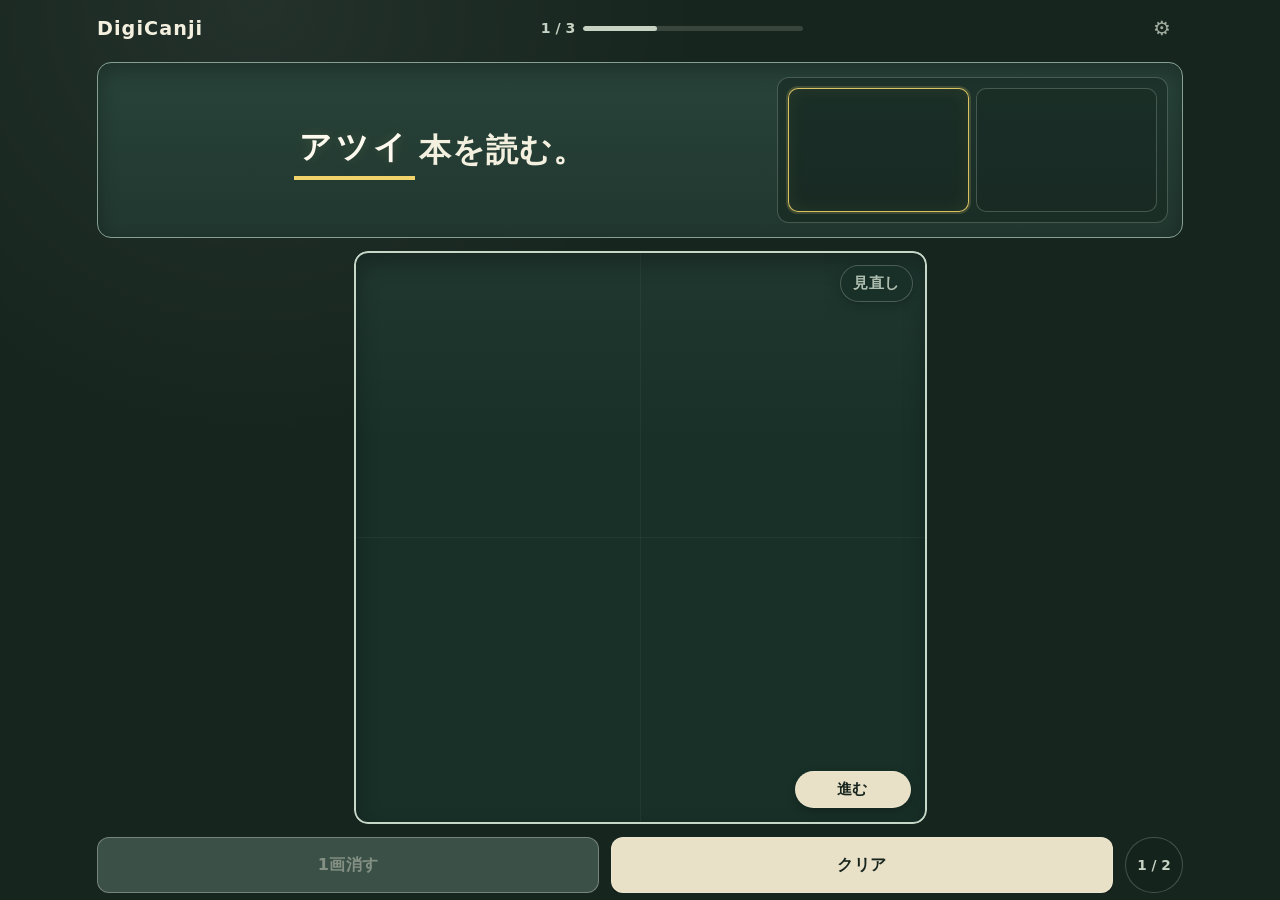
==== commit 116ca256: "Add files via upload" ====
--- a/source/index.html
+++ b/source/index.html
@@ -14,7 +14,7 @@
   "quizId": "digicanji-demo-v1",
   "title": "DigiCanji",
   "questions": [
-    {"front":"改善を","prompt":"ハカル","back":"。","answer":"図る。","explanation":"しようと考えること"},
+    {"front":"改善を","prompt":"ハカル","back":"。","answer":"図る","explanation":"しようと考えること"},
     {"front":"","prompt":"アツイ","back":"本を読む。","answer":"厚い","explanation":"物を横から見たときの幅がある"},
     {"front":"選手の","prompt":"コウタイ","back":"を知らせる。","answer":"交代","explanation":"人の役割などを入れ替えること"}
   ]
--- a/source/styles.css
+++ b/source/styles.css
@@ -286,6 +286,25 @@
   line-height: 1;
 }
 
+.result-box[data-mode="free"] .slot-grid {
+  grid-template-columns: minmax(0, 1fr);
+}
+
+.character-slot.is-free-slot {
+  padding: 0.2em 0.45em;
+  font-size: clamp(1.1rem, 5.5vmin, 3rem);
+  letter-spacing: 0.08em;
+  overflow-wrap: anywhere;
+}
+
+.free-slot-label {
+  color: var(--muted);
+  font-size: clamp(0.68rem, 1.8vmin, 0.88rem);
+  font-weight: 800;
+  letter-spacing: 0.12em;
+  opacity: 0.72;
+}
+
 .character-slot.is-active {
   border-color: rgba(240, 211, 106, 0.9);
   box-shadow:
@@ -719,25 +738,60 @@
 
 .app[data-layout="vertical-wide"] .review-item,
 .app[data-layout="vertical-portable"] .review-item {
-  flex: 0 0 clamp(44px, 5.4vw, 58px);
+  flex: 0 0 clamp(62px, 7vw, 88px);
   width: auto;
-  min-width: 44px;
+  min-width: 62px;
   min-height: 0;
   height: 100%;
-  padding: 8px 6px;
+  padding: 9px 7px;
+  display: grid;
   grid-template-columns: minmax(0, 1fr);
   grid-template-rows: auto minmax(0, 1fr) auto;
   justify-items: center;
+  align-items: center;
+  writing-mode: horizontal-tb;
+  text-orientation: mixed;
+  text-align: center;
+}
+
+.app[data-layout="vertical-wide"] .review-number,
+.app[data-layout="vertical-portable"] .review-number,
+.app[data-layout="vertical-wide"] .review-status,
+.app[data-layout="vertical-portable"] .review-status {
+  writing-mode: horizontal-tb;
+  text-orientation: mixed;
+  white-space: nowrap;
+}
+
+.app[data-layout="vertical-wide"] .review-number,
+.app[data-layout="vertical-portable"] .review-number {
+  margin-bottom: 8px;
+  padding-bottom: 5px;
+  border-bottom: 1px solid var(--line-soft);
+}
+
+.app[data-layout="vertical-wide"] .review-status,
+.app[data-layout="vertical-portable"] .review-status {
+  margin-top: 8px;
+  padding-top: 5px;
+  border-top: 1px solid var(--line-soft);
+  font-size: 0.7rem;
+}
+
+.app[data-layout="vertical-wide"] .review-preview,
+.app[data-layout="vertical-portable"] .review-preview {
+  min-width: 0;
+  min-height: 0;
+  max-width: 100%;
+  max-height: 100%;
+  overflow: hidden;
   writing-mode: vertical-rl;
   text-orientation: upright;
-  text-align: start;
-}
-
-.app[data-layout="vertical-wide"] .review-preview,
-.app[data-layout="vertical-portable"] .review-preview {
-  max-height: 100%;
-  text-overflow: ellipsis;
-  white-space: nowrap;
+  white-space: normal;
+  word-break: keep-all;
+  line-break: strict;
+  text-overflow: clip;
+  line-height: 1.45;
 }
 
 /* ポータブルは論理上のワイド画面全体を回転する。 */
@@ -748,6 +802,14 @@
   left: 50%;
   transform: translate(-50%, -50%) rotate(90deg);
   transform-origin: center center;
+}
+
+
+.app[data-layout="vertical-wide"] .character-slot.is-free-slot,
+.app[data-layout="vertical-portable"] .character-slot.is-free-slot {
+  writing-mode: vertical-rl;
+  text-orientation: upright;
+  letter-spacing: 0.12em;
 }
 
 /* 結果 */
@@ -823,7 +885,7 @@
 }
 
 .result-row::before {
-  content: counter(result-item) ".";
+  content: counter(result-item);
   color: var(--muted);
   font-size: 0.8rem;
   font-weight: 850;
@@ -950,33 +1012,39 @@
 
 .app[data-layout="vertical-wide"] .result-row,
 .app[data-layout="vertical-portable"] .result-row {
-  flex: 0 0 clamp(72px, 8.2vw, 104px);
+  flex: 0 0 clamp(78px, 8.8vw, 112px);
   width: auto;
   height: 100%;
   min-height: 0;
-  padding: clamp(7px, 1vw, 11px);
+  padding: clamp(8px, 1vw, 12px);
   grid-template-columns: minmax(0, 1fr);
   grid-template-rows: auto minmax(0, 1fr) auto;
   justify-items: center;
   align-items: center;
-  gap: 7px;
-  text-align: start;
+  gap: 9px;
+  text-align: center;
 }
 
 .app[data-layout="vertical-wide"] .result-row::before,
 .app[data-layout="vertical-portable"] .result-row::before {
-  writing-mode: vertical-rl;
-  text-orientation: upright;
+  min-width: 1.8em;
+  padding-bottom: 5px;
+  border-bottom: 1px solid var(--line-soft);
+  writing-mode: horizontal-tb;
+  text-orientation: mixed;
+  text-align: center;
 }
 
 .app[data-layout="vertical-wide"] .result-sentence,
 .app[data-layout="vertical-portable"] .result-sentence {
   min-width: 0;
   min-height: 0;
+  max-width: 100%;
+  max-height: 100%;
   overflow: hidden;
   writing-mode: vertical-rl;
   text-orientation: upright;
-  white-space: nowrap;
+  white-space: normal;
   word-break: keep-all;
   line-break: strict;
   font-size: clamp(0.86rem, 2.2vmin, 1.08rem);
@@ -1003,6 +1071,7 @@
 .app[data-layout="vertical-portable"] .result-judgement {
   width: clamp(28px, 4vw, 40px);
   height: clamp(28px, 4vw, 40px);
+  margin-top: 2px;
 }
 
 /* オーバーレイ */
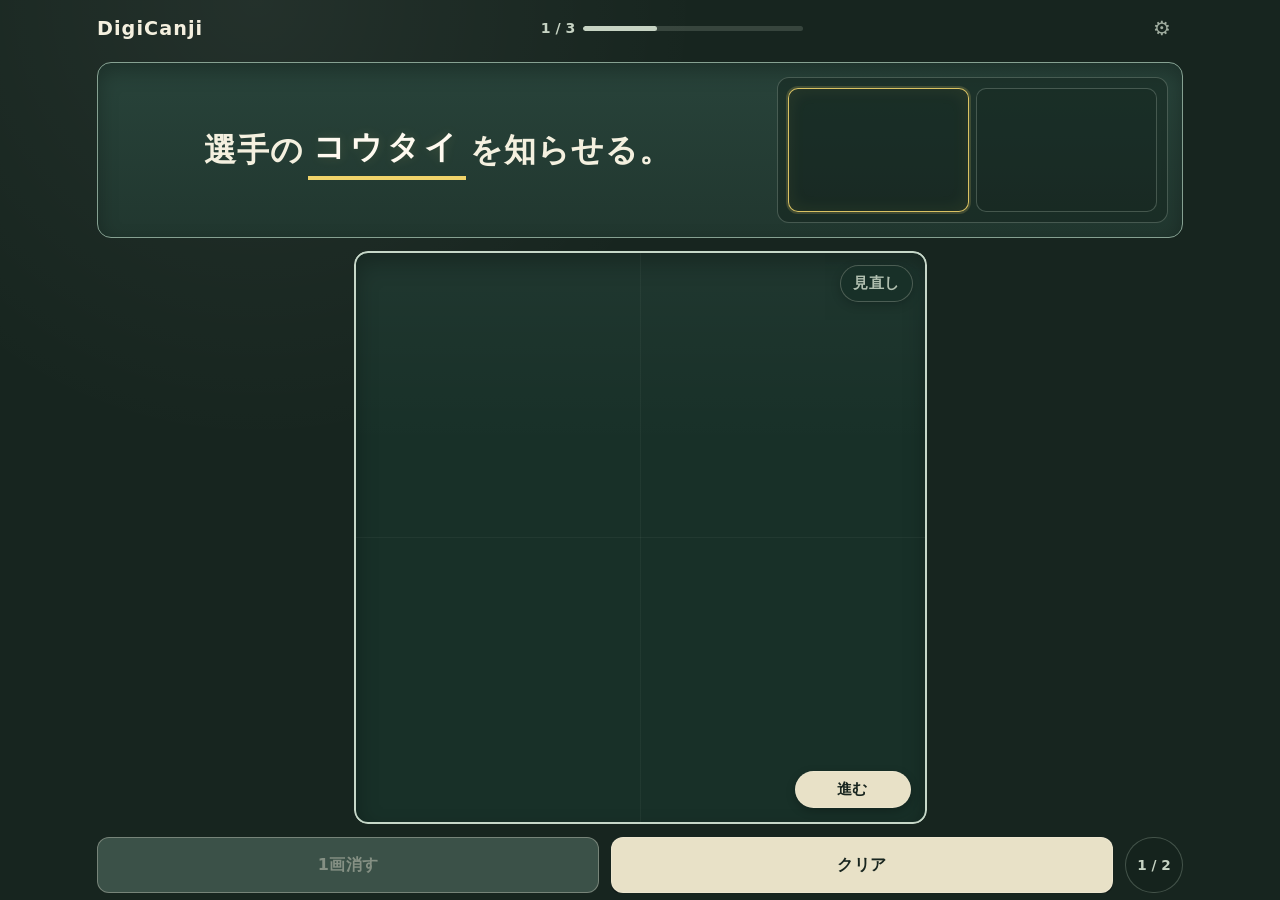
==== commit 75e392d9: "Add files via upload" ====
--- a/source/index.html
+++ b/source/index.html
@@ -109,7 +109,32 @@
         <p class="explanation-kicker">解説</p>
         <h2 id="explanation-title" class="explanation-answer"></h2>
         <p id="explanation-text" class="explanation-text"></p>
-        <p class="explanation-close-hint">クリックして閉じる</p>
+        <div class="explanation-actions">
+          <button id="trace-now-button" class="explanation-action primary-button" type="button">いま書く</button>
+          <button id="explanation-close-button" class="explanation-action secondary-button" type="button">閉じる</button>
+        </div>
+      </section>
+    </div>
+
+    <div id="trace-overlay" class="overlay trace-overlay" hidden data-layout="horizontal" data-handedness="right" data-portable-rotated="false">
+      <section id="trace-dialog" class="trace-dialog" role="dialog" aria-modal="true" aria-labelledby="trace-title">
+        <h2 id="trace-title" class="visually-hidden">なぞり書き</h2>
+        <div id="trace-surface" class="trace-surface">
+          <section class="trace-question-answer-panel" aria-label="問題文とフリー認識枠">
+            <p id="trace-question-text" class="trace-question-text"></p>
+            <output class="trace-result-box" aria-label="フリー認識枠"><span class="trace-free-label">フリー</span></output>
+          </section>
+
+          <section id="trace-pad-stage" class="trace-pad-stage" aria-label="なぞり書きパッド">
+            <canvas id="trace-pad" aria-label="模範解答をなぞる手書きパッド"></canvas>
+            <button id="trace-ok-button" class="trace-ok-button" type="button">OK</button>
+          </section>
+
+          <nav class="trace-actions" aria-label="なぞり書き操作盤">
+            <button id="trace-undo-button" class="action-button secondary-button" type="button" disabled>1画消す</button>
+            <button id="trace-clear-button" class="action-button primary-button" type="button">クリア</button>
+          </nav>
+        </div>
       </section>
     </div>
 
--- a/source/styles.css
+++ b/source/styles.css
@@ -1338,3 +1338,348 @@
   }
 }
 
+
+/* 解説から即時復習へ進む操作 */
+.explanation-dialog {
+  cursor: default;
+}
+
+.explanation-actions {
+  margin-top: clamp(20px, 4vw, 30px);
+  display: grid;
+  grid-template-columns: repeat(2, minmax(0, 1fr));
+  gap: 10px;
+}
+
+.explanation-action {
+  min-height: 48px;
+  border: 1.5px solid rgba(244, 240, 223, 0.32);
+  border-radius: 12px;
+  font-weight: 900;
+  cursor: pointer;
+}
+
+/* なぞり書き */
+.trace-overlay {
+  z-index: 130;
+  padding: max(7px, env(safe-area-inset-top)) max(7px, env(safe-area-inset-right)) max(7px, env(safe-area-inset-bottom)) max(7px, env(safe-area-inset-left));
+  overflow: hidden;
+}
+
+.trace-dialog {
+  position: relative;
+  width: min(1180px, 100%);
+  height: min(900px, 100%);
+  min-width: 0;
+  min-height: 0;
+  overflow: hidden;
+  border: 1px solid var(--line);
+  border-radius: var(--radius);
+  background: var(--bg);
+  box-shadow: 0 22px 70px rgba(0, 0, 0, 0.5);
+}
+
+.trace-surface {
+  width: 100%;
+  height: 100%;
+  min-width: 0;
+  min-height: 0;
+  padding: clamp(7px, 1.3vw, 13px);
+  display: grid;
+  grid-template-rows: auto minmax(0, 1fr) auto;
+  gap: clamp(7px, 1.3vw, 13px);
+  overflow: hidden;
+}
+
+.trace-question-answer-panel,
+.trace-pad-stage,
+.trace-actions {
+  min-width: 0;
+  min-height: 0;
+}
+
+.trace-question-answer-panel {
+  height: clamp(102px, 20dvh, 176px);
+  padding: clamp(8px, 1.6vw, 14px);
+  display: grid;
+  grid-template-columns: minmax(0, 1.25fr) minmax(150px, 0.75fr);
+  align-items: stretch;
+  gap: clamp(7px, 1.3vw, 12px);
+  overflow: hidden;
+  border: 1.5px solid var(--line);
+  border-radius: var(--radius);
+  background: linear-gradient(180deg, #28433a, var(--panel));
+  box-shadow: 0 8px 20px var(--shadow) inset;
+}
+
+.trace-question-text {
+  min-width: 0;
+  min-height: 0;
+  margin: 0;
+  padding: 0 clamp(3px, 0.8vw, 8px);
+  display: flex;
+  align-items: center;
+  justify-content: center;
+  flex-wrap: wrap;
+  align-content: center;
+  overflow: hidden;
+  color: var(--ink);
+  font-size: clamp(1.12rem, 4.1vmin, 2rem);
+  font-weight: 700;
+  line-height: 1.65;
+  letter-spacing: 0.035em;
+  text-align: center;
+}
+
+.trace-question-text .question-part {
+  white-space: pre-wrap;
+}
+
+.trace-question-text .question-prompt {
+  position: relative;
+  margin: 0 0.12em;
+  padding: 0.03em 0.16em 0.08em;
+  border-bottom: 0.13em solid var(--accent);
+  color: #fffaf0;
+  font-family: "BIZ UDPMincho", "Yu Mincho", "Hiragino Mincho ProN", serif;
+  font-weight: 900;
+  letter-spacing: 0.12em;
+}
+
+.trace-result-box {
+  position: relative;
+  min-width: 0;
+  min-height: 0;
+  padding: clamp(6px, 1.1vw, 10px);
+  display: grid;
+  place-items: center;
+  overflow: hidden;
+  border: 1px solid var(--line-soft);
+  border-radius: calc(var(--radius) - 2px);
+  background: rgba(18, 34, 28, 0.45);
+  box-shadow: inset 0 0 0 1px rgba(240, 211, 106, 0.08);
+}
+
+.trace-free-label {
+  color: var(--muted);
+  font-size: clamp(0.75rem, 2vmin, 0.95rem);
+  font-weight: 850;
+  letter-spacing: 0.14em;
+  opacity: 0.72;
+}
+
+.trace-pad-stage {
+  position: relative;
+  display: grid;
+  place-items: stretch;
+  overflow: hidden;
+  border-radius: var(--radius);
+}
+
+#trace-pad {
+  width: 100%;
+  height: 100%;
+  min-height: 0;
+  display: block;
+  border: 2px solid var(--line-strong);
+  border-radius: var(--radius);
+  background:
+    linear-gradient(180deg, rgba(255, 255, 255, 0.035), transparent 34%),
+    linear-gradient(90deg, transparent 49.85%, rgba(198, 215, 200, 0.055) 50%, transparent 50.15%),
+    linear-gradient(transparent 49.85%, rgba(198, 215, 200, 0.055) 50%, transparent 50.15%),
+    var(--panel-strong);
+  box-shadow:
+    0 0 0 1px rgba(0, 0, 0, 0.18),
+    0 10px 22px var(--shadow) inset;
+  cursor: crosshair;
+  touch-action: none;
+  user-select: none;
+  -webkit-user-select: none;
+  -webkit-touch-callout: none;
+}
+
+.trace-ok-button {
+  position: absolute;
+  right: clamp(9px, 1.5vw, 16px);
+  bottom: clamp(9px, 1.5vw, 16px);
+  z-index: 4;
+  min-width: clamp(78px, 13vw, 116px);
+  min-height: 40px;
+  padding: 7px 14px;
+  border: 1.5px solid rgba(244, 240, 223, 0.55);
+  border-radius: 999px;
+  background: var(--button);
+  color: var(--button-ink);
+  font-weight: 950;
+  cursor: pointer;
+  box-shadow: 0 3px 10px rgba(0, 0, 0, 0.24);
+}
+
+.trace-overlay[data-layout="horizontal"][data-handedness="left"] .trace-ok-button {
+  right: auto;
+  left: clamp(9px, 1.5vw, 16px);
+}
+
+.trace-actions {
+  display: grid;
+  grid-template-columns: repeat(2, minmax(0, 1fr));
+  gap: clamp(6px, 1.2vw, 12px);
+}
+
+.trace-overlay[data-layout="vertical-wide"] .trace-surface,
+.trace-overlay[data-layout="vertical-portable"] .trace-surface {
+  grid-template-rows: minmax(0, 1fr);
+  grid-template-columns: minmax(210px, 0.92fr) minmax(280px, 1.42fr) minmax(108px, 0.5fr);
+  grid-template-areas: "traceQuestion tracePad traceActions";
+}
+
+.trace-overlay[data-layout="vertical-wide"][data-handedness="left"] .trace-surface,
+.trace-overlay[data-layout="vertical-portable"][data-handedness="left"] .trace-surface {
+  grid-template-columns: minmax(108px, 0.5fr) minmax(280px, 1.42fr) minmax(210px, 0.92fr);
+  grid-template-areas: "traceActions tracePad traceQuestion";
+}
+
+.trace-overlay[data-layout="vertical-wide"] .trace-question-answer-panel,
+.trace-overlay[data-layout="vertical-portable"] .trace-question-answer-panel {
+  grid-area: traceQuestion;
+  height: auto;
+  grid-template-columns: minmax(82px, 0.42fr) minmax(0, 1fr);
+  grid-template-rows: minmax(0, 1fr);
+  grid-template-areas: "traceAnswer traceQuestionText";
+}
+
+.trace-overlay[data-layout="vertical-wide"][data-handedness="left"] .trace-question-answer-panel,
+.trace-overlay[data-layout="vertical-portable"][data-handedness="left"] .trace-question-answer-panel {
+  grid-template-columns: minmax(0, 1fr) minmax(82px, 0.42fr);
+  grid-template-areas: "traceQuestionText traceAnswer";
+}
+
+.trace-overlay[data-layout="vertical-wide"] .trace-question-text,
+.trace-overlay[data-layout="vertical-portable"] .trace-question-text {
+  grid-area: traceQuestionText;
+  display: block;
+  writing-mode: vertical-rl;
+  text-orientation: upright;
+  white-space: nowrap;
+  word-break: keep-all;
+  line-break: strict;
+  place-self: center;
+  max-width: 100%;
+  max-height: 100%;
+  font-size: clamp(1rem, 3vmin, 1.66rem);
+  line-height: 1.72;
+}
+
+.trace-overlay[data-layout="vertical-wide"] .trace-question-text .question-part,
+.trace-overlay[data-layout="vertical-portable"] .trace-question-text .question-part {
+  white-space: nowrap;
+}
+
+.trace-overlay[data-layout="vertical-wide"] .trace-question-text .question-prompt,
+.trace-overlay[data-layout="vertical-portable"] .trace-question-text .question-prompt {
+  margin: 0.12em 0;
+  padding: 0.14em 0.07em;
+  border-bottom: 0;
+  border-right: 0.13em solid var(--accent);
+}
+
+.trace-overlay[data-layout="vertical-wide"] .trace-result-box,
+.trace-overlay[data-layout="vertical-portable"] .trace-result-box {
+  grid-area: traceAnswer;
+  min-width: 76px;
+  min-height: 0;
+}
+
+.trace-overlay[data-layout="vertical-wide"] .trace-free-label,
+.trace-overlay[data-layout="vertical-portable"] .trace-free-label {
+  writing-mode: vertical-rl;
+  text-orientation: upright;
+}
+
+.trace-overlay[data-layout="vertical-wide"] .trace-pad-stage,
+.trace-overlay[data-layout="vertical-portable"] .trace-pad-stage {
+  grid-area: tracePad;
+}
+
+.trace-overlay[data-layout="vertical-wide"] .trace-actions,
+.trace-overlay[data-layout="vertical-portable"] .trace-actions {
+  grid-area: traceActions;
+  grid-template-columns: minmax(0, 1fr);
+  grid-template-rows: repeat(2, minmax(0, 1fr));
+}
+
+.trace-overlay[data-layout="vertical-wide"] .trace-actions .action-button,
+.trace-overlay[data-layout="vertical-portable"] .trace-actions .action-button,
+.trace-overlay[data-layout="vertical-wide"] .trace-ok-button,
+.trace-overlay[data-layout="vertical-portable"] .trace-ok-button {
+  writing-mode: vertical-rl;
+  text-orientation: upright;
+  letter-spacing: 0.08em;
+}
+
+.trace-overlay[data-layout="vertical-wide"] .trace-ok-button,
+.trace-overlay[data-layout="vertical-portable"] .trace-ok-button {
+  right: auto;
+  left: clamp(9px, 1.5vw, 16px);
+  min-width: 42px;
+  min-height: 72px;
+}
+
+.trace-overlay[data-layout="vertical-wide"][data-handedness="left"] .trace-ok-button,
+.trace-overlay[data-layout="vertical-portable"][data-handedness="left"] .trace-ok-button {
+  right: clamp(9px, 1.5vw, 16px);
+  left: auto;
+}
+
+.trace-overlay[data-layout="vertical-portable"][data-portable-rotated="true"] .trace-surface {
+  position: absolute;
+  top: 50%;
+  left: 50%;
+  transform: translate(-50%, -50%) rotate(90deg);
+  transform-origin: center center;
+}
+
+@media (max-width: 620px) {
+  .explanation-actions {
+    grid-template-columns: minmax(0, 1fr);
+  }
+
+  .trace-question-answer-panel {
+    height: clamp(94px, 19dvh, 132px);
+    grid-template-columns: minmax(0, 1.15fr) minmax(118px, 0.85fr);
+    padding: 6px;
+    gap: 6px;
+  }
+
+  .trace-question-text {
+    font-size: clamp(0.96rem, 4.5vmin, 1.25rem);
+    line-height: 1.52;
+  }
+}
+
+@media (max-height: 520px) and (orientation: landscape) {
+  .trace-surface {
+    gap: 5px;
+    padding: 5px;
+  }
+
+  .trace-question-answer-panel {
+    height: 76px;
+    padding: 5px;
+  }
+
+  .trace-ok-button {
+    min-height: 34px;
+    padding: 5px 11px;
+  }
+
+  .trace-overlay[data-layout="vertical-wide"] .trace-surface,
+  .trace-overlay[data-layout="vertical-portable"] .trace-surface {
+    grid-template-columns: minmax(150px, 0.85fr) minmax(230px, 1.45fr) minmax(96px, 0.5fr);
+  }
+
+  .trace-overlay[data-layout="vertical-wide"][data-handedness="left"] .trace-surface,
+  .trace-overlay[data-layout="vertical-portable"][data-handedness="left"] .trace-surface {
+    grid-template-columns: minmax(96px, 0.5fr) minmax(230px, 1.45fr) minmax(150px, 0.85fr);
+  }
+}
